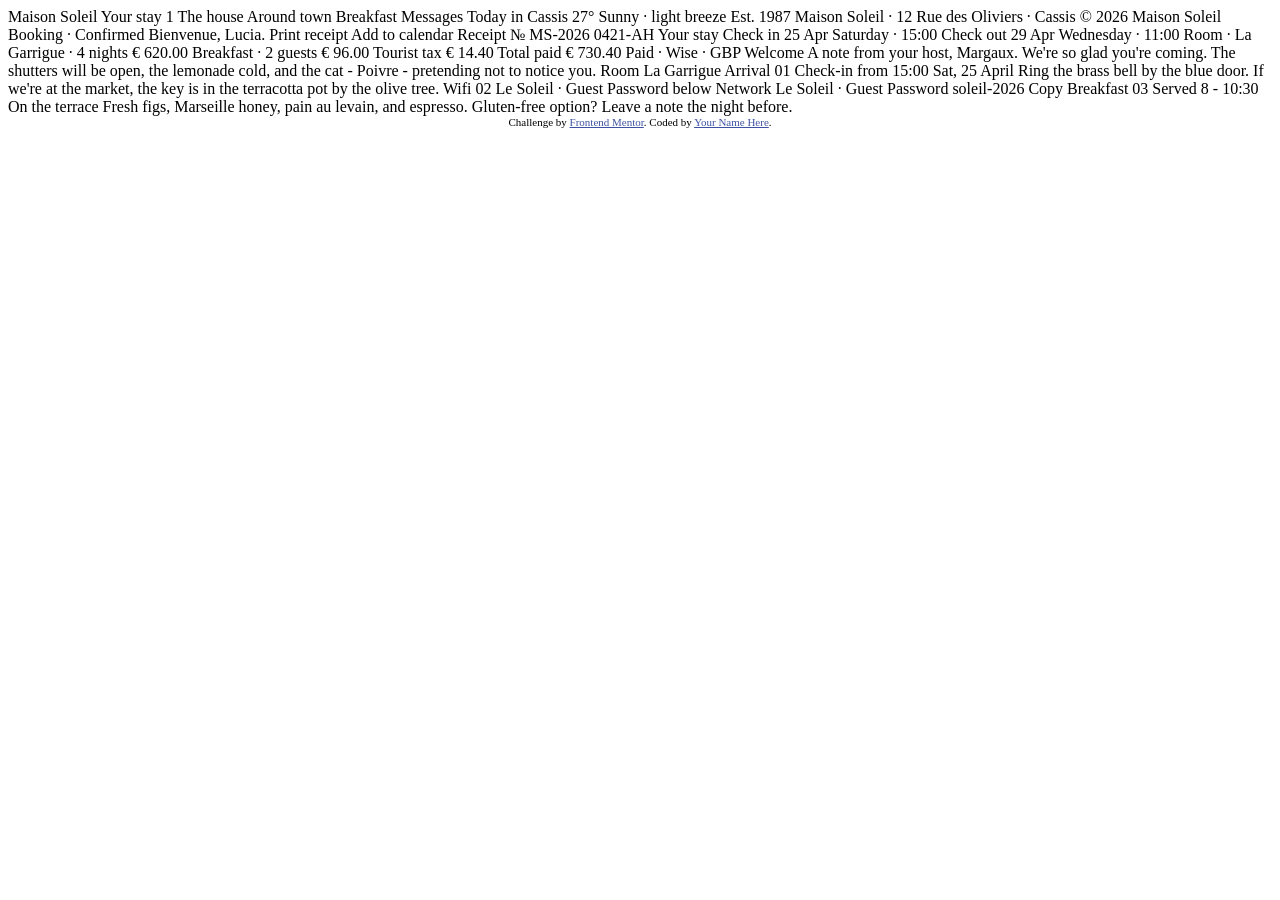
==== junior/hotel-booking-confirmation-page-main/index.html @ 4a1e9a51 "add novo desafio" ====
<!DOCTYPE html>
<html lang="en">
<head>
  <meta charset="UTF-8">
  <meta name="viewport" content="width=device-width, initial-scale=1.0"> <!-- displays site properly based on user's device -->

  <link rel="icon" type="image/png" sizes="32x32" href="./assets/images/favicon-32x32.png">

  <title>Frontend Mentor | Hotel booking confirmation page</title>

  <!-- Feel free to remove these styles or customise in your own stylesheet 👍 -->
  <style>
    .attribution { font-size: 0.6875rem; text-align: center; }
    .attribution a { color: hsl(228, 45%, 44%); }
  </style>
</head>
<body>

  <!-- Sidebar starts -->

  Maison Soleil

  <!-- Guest navigation -->
  Your stay
  1
  The house
  Around town
  Breakfast
  Messages

  <!-- Local weather -->
  Today in Cassis
  27°
  Sunny · light breeze

  Est. 1987
  Maison Soleil · 12 Rue des Oliviers · Cassis
  © 2026 Maison Soleil

  <!-- Sidebar ends -->

  <!-- Main content starts -->

  Booking · Confirmed
  Bienvenue, Lucia.

  Print receipt
  Add to calendar

  <!-- Booking cards start -->

  <!-- Receipt card -->
  Receipt
  № MS-2026
  0421-AH

  Your stay

  Check in
  25 Apr
  Saturday · 15:00

  Check out
  29 Apr
  Wednesday · 11:00

  Room · La Garrigue · 4 nights
  € 620.00
  Breakfast · 2 guests
  € 96.00
  Tourist tax
  € 14.40

  Total paid
  € 730.40

  Paid · Wise · GBP
  <!-- Barcode image -->

  <!-- Note from host card -->
  Welcome
  A note from your host, Margaux.
  We're so glad you're coming. The shutters will be open, the lemonade cold, and the cat - Poivre - pretending not to notice you.
  Room
  La Garrigue

  <!-- Booking cards end -->

  <!-- Guest info row starts -->

  <!-- Arrival -->
  Arrival
  01
  Check-in from 15:00
  Sat, 25 April
  Ring the brass bell by the blue door. If we're at the market, the key is in the terracotta pot by the olive tree.

  <!-- Wifi -->
  Wifi
  02
  Le Soleil · Guest
  Password below
  Network
  Le Soleil · Guest
  Password
  soleil-2026
  Copy

  <!-- Breakfast -->
  Breakfast
  03
  Served 8 - 10:30
  On the terrace
  Fresh figs, Marseille honey, pain au levain, and espresso. Gluten-free option? Leave a note the night before.

  <!-- Guest info row ends -->

  <!-- Main content ends -->

  <footer class="attribution">
    Challenge by <a href="https://www.frontendmentor.io?ref=challenge">Frontend Mentor</a>.
    Coded by <a href="#">Your Name Here</a>.
  </footer>
</body>
</html>
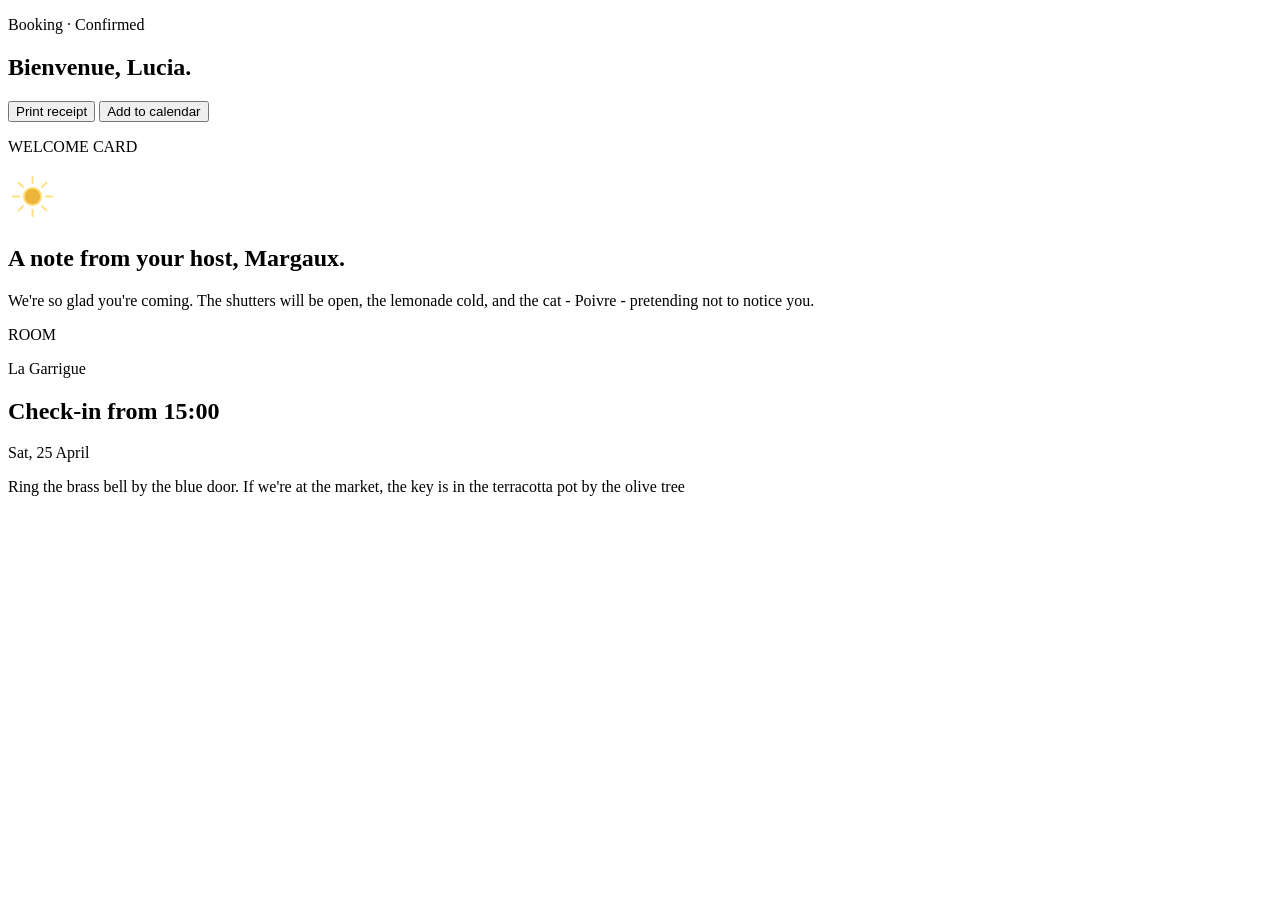
==== commit 1a81d14d: "add estrutura básica html" ====
--- a/junior/hotel-booking-confirmation-page-main/index.html
+++ b/junior/hotel-booking-confirmation-page-main/index.html
@@ -1,125 +1,48 @@
 <!DOCTYPE html>
-<html lang="en">
+<html lang="pt-br">
 <head>
   <meta charset="UTF-8">
-  <meta name="viewport" content="width=device-width, initial-scale=1.0"> <!-- displays site properly based on user's device -->
-
+  <meta name="viewport" content="width=device-width, initial-scale=1.0">
   <link rel="icon" type="image/png" sizes="32x32" href="./assets/images/favicon-32x32.png">
-
+  <link rel="stylesheet" href="style.css">
   <title>Frontend Mentor | Hotel booking confirmation page</title>
-
-  <!-- Feel free to remove these styles or customise in your own stylesheet 👍 -->
-  <style>
-    .attribution { font-size: 0.6875rem; text-align: center; }
-    .attribution a { color: hsl(228, 45%, 44%); }
-  </style>
 </head>
 <body>
+  <div class="grid">
+    <header></header>
 
-  <!-- Sidebar starts -->
+    <main>
+      <section>
+        <p>Booking · Confirmed</p>
+        <h1>Bienvenue, Lucia.</h1>
 
-  Maison Soleil
+        <div>
+          <button>Print receipt</button>
+          <button>Add to calendar</button>
+        </div>
+      </section>
 
-  <!-- Guest navigation -->
-  Your stay
-  1
-  The house
-  Around town
-  Breakfast
-  Messages
+      <section>
+        <article>
+          <p>WELCOME CARD</p>
+          <div><img src="assets/images/icon-sun.svg" alt=""></div>
+          <h2>A note from your host, Margaux.</h2>
+          <p>We're so glad you're coming. The shutters will be open, the lemonade cold, and the cat - Poivre - pretending not to notice you.</p>
 
-  <!-- Local weather -->
-  Today in Cassis
-  27°
-  Sunny · light breeze
+          <p>ROOM</p>
+          <p>La Garrigue</p>
+        </article>
+      </section>
 
-  Est. 1987
-  Maison Soleil · 12 Rue des Oliviers · Cassis
-  © 2026 Maison Soleil
-
-  <!-- Sidebar ends -->
-
-  <!-- Main content starts -->
-
-  Booking · Confirmed
-  Bienvenue, Lucia.
-
-  Print receipt
-  Add to calendar
-
-  <!-- Booking cards start -->
-
-  <!-- Receipt card -->
-  Receipt
-  № MS-2026
-  0421-AH
-
-  Your stay
-
-  Check in
-  25 Apr
-  Saturday · 15:00
-
-  Check out
-  29 Apr
-  Wednesday · 11:00
-
-  Room · La Garrigue · 4 nights
-  € 620.00
-  Breakfast · 2 guests
-  € 96.00
-  Tourist tax
-  € 14.40
-
-  Total paid
-  € 730.40
-
-  Paid · Wise · GBP
-  <!-- Barcode image -->
-
-  <!-- Note from host card -->
-  Welcome
-  A note from your host, Margaux.
-  We're so glad you're coming. The shutters will be open, the lemonade cold, and the cat - Poivre - pretending not to notice you.
-  Room
-  La Garrigue
-
-  <!-- Booking cards end -->
-
-  <!-- Guest info row starts -->
-
-  <!-- Arrival -->
-  Arrival
-  01
-  Check-in from 15:00
-  Sat, 25 April
-  Ring the brass bell by the blue door. If we're at the market, the key is in the terracotta pot by the olive tree.
-
-  <!-- Wifi -->
-  Wifi
-  02
-  Le Soleil · Guest
-  Password below
-  Network
-  Le Soleil · Guest
-  Password
-  soleil-2026
-  Copy
-
-  <!-- Breakfast -->
-  Breakfast
-  03
-  Served 8 - 10:30
-  On the terrace
-  Fresh figs, Marseille honey, pain au levain, and espresso. Gluten-free option? Leave a note the night before.
-
-  <!-- Guest info row ends -->
-
-  <!-- Main content ends -->
-
-  <footer class="attribution">
-    Challenge by <a href="https://www.frontendmentor.io?ref=challenge">Frontend Mentor</a>.
-    Coded by <a href="#">Your Name Here</a>.
-  </footer>
+      <div>
+        <article>
+          <div></div>
+          <h2>Check-in from 15:00</h2>
+          <p>Sat, 25 April</p>
+          <p>Ring the brass bell by the blue door. If we're at the market, the key is in the terracotta pot by the olive tree</p>
+        </article>
+      </div>
+    </main>
+  </div>
 </body>
-</html>
+</html>
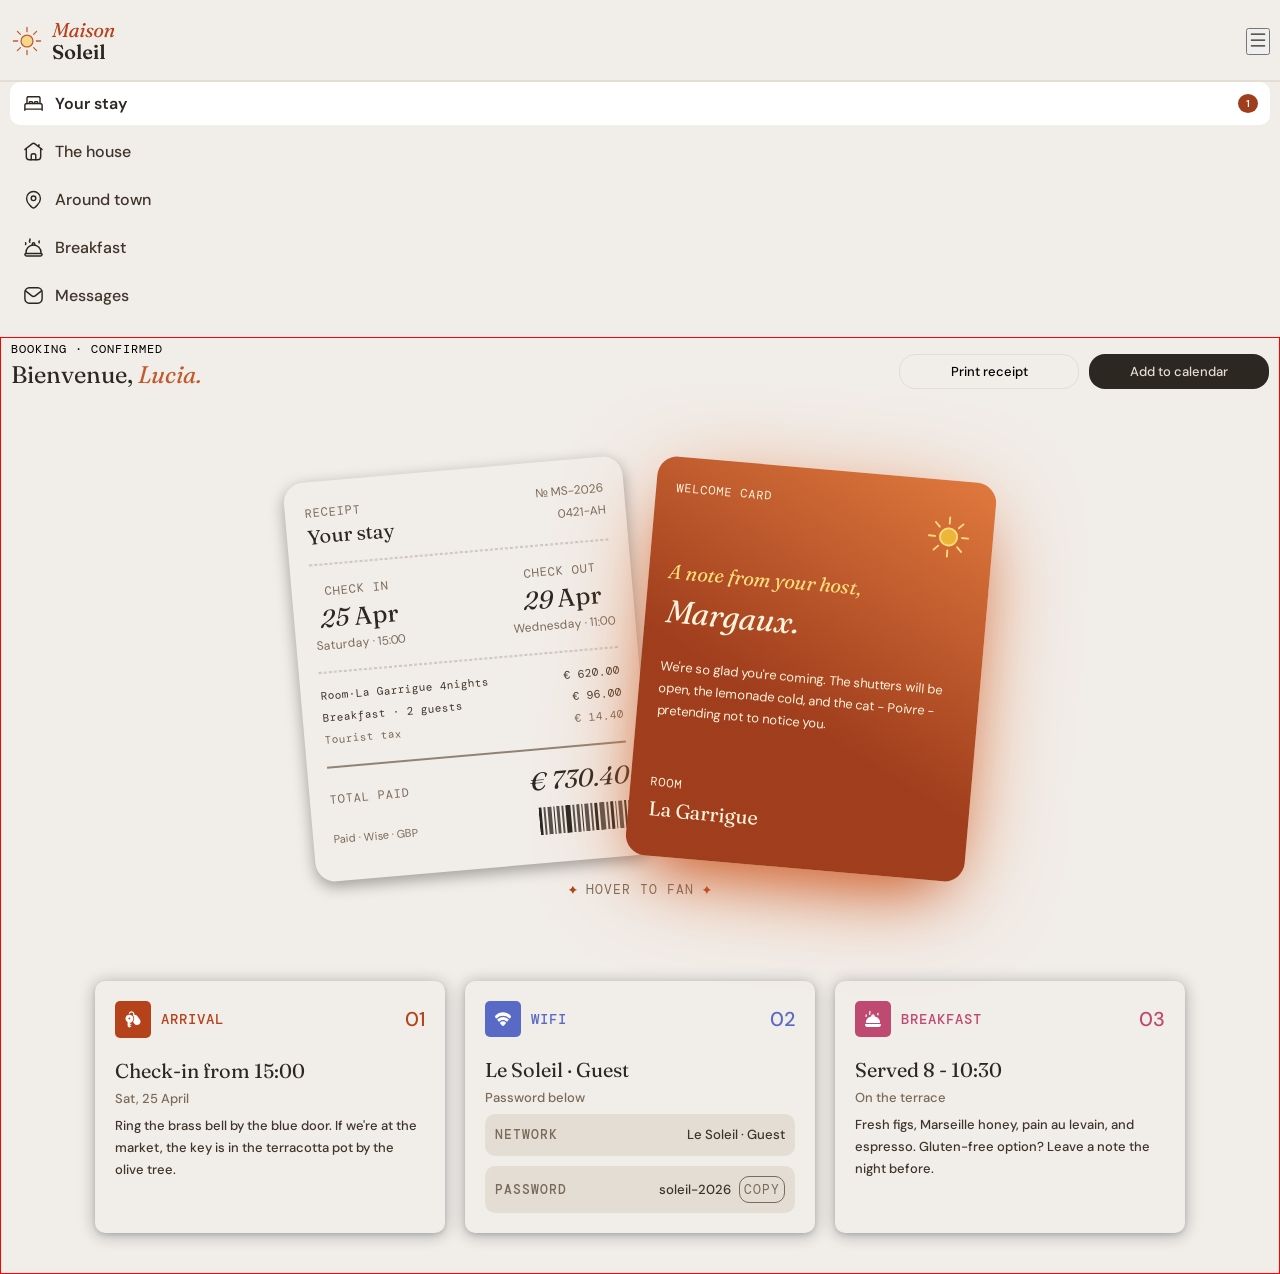
==== commit 92ddf881: "responsividade main" ====
--- a/junior/hotel-booking-confirmation-page-main/index.html
+++ b/junior/hotel-booking-confirmation-page-main/index.html
@@ -3,43 +3,211 @@
 <head>
   <meta charset="UTF-8">
   <meta name="viewport" content="width=device-width, initial-scale=1.0">
+
+  <link rel="preconnect" href="https://fonts.googleapis.com">
+  <link rel="preconnect" href="https://fonts.gstatic.com" crossorigin>
+  <link href="https://fonts.googleapis.com/css2?family=DM+Mono:wght@400;500&family=DM+Sans:ital,opsz,wght@0,9..40,100..1000;1,9..40,100..1000&family=Fraunces:ital,opsz@0,9..144;1,9..144&display=swap" rel="stylesheet">
+
   <link rel="icon" type="image/png" sizes="32x32" href="./assets/images/favicon-32x32.png">
   <link rel="stylesheet" href="style.css">
   <title>Frontend Mentor | Hotel booking confirmation page</title>
 </head>
 <body>
   <div class="grid">
-    <header></header>
-
-    <main>
-      <section>
-        <p>Booking · Confirmed</p>
-        <h1>Bienvenue, Lucia.</h1>
-
-        <div>
-          <button>Print receipt</button>
-          <button>Add to calendar</button>
+    <header class="header">
+      <div class="header__content">
+        <img src="assets/images/logo.svg" alt="" class="header__logo">
+
+        <button class="btn-menu"><img src="assets/images/icon-menu.svg" alt=""></button>
+      </div>
+
+      <nav class="navigation header__navigation">
+        <ul class="navigation__menu">
+          <li class="navigation__item">
+            <a href="#" class="navigation__link navigation__link--featured">
+              <div class="navigation__box-text">
+                <img src="assets/images/icon-bed.svg" alt="" class="navigation__icon">
+                <span class="navigation__text">Your stay</span>
+              </div>
+
+              <div class="navigation__noti">1</div>
+            </a>
+          </li>
+
+          <li class="navigation__item">
+            <a href="#" class="navigation__link">
+              <img src="assets/images/icon-house.svg" alt="" class="navigation__icon">
+              <span class="navigation__text">The house</span>
+            </a>
+          </li>
+          <li class="navigation__item">
+            <a href="#" class="navigation__link">
+              <img src="assets/images/icon-pin.svg" alt="" class="navigation__icon">
+              <span class="navigation__text">Around town</span>
+            </a>
+          </li>
+          <li class="navigation__item">
+            <a href="#" class="navigation__link">
+              <img src="assets/images/icon-breakfast-outline.svg" alt="" class="navigation__icon">
+              <span class="navigation__text">Breakfast</span>
+            </a>
+          </li>
+          <li class="navigation__item">
+            <a href="#" class="navigation__link">
+              <img src="assets/images/icon-mail.svg" alt="" class="navigation__icon">
+              <span class="navigation__text">Messages</span>
+            </a>
+          </li>
+        </ul>
+      </nav>
+    </header>
+
+    <main class="container">
+      <section class="intro container__intro">
+        <div class="container__intro-content">
+          <p class="intro__text u-text-uppercase">Booking · Confirmed</p>
+          <h1 class="intro__title">Bienvenue, <span class="intro__title--details">Lucia.</span></h1>
+        </div>
+
+        <div class="intro__buttons container__buttons">
+          <button class="intro__btn container__btn">Print receipt</button>
+          <button class="intro__btn intro__btn--bg container__btn">Add to calendar</button>
         </div>
       </section>
 
-      <section>
-        <article>
-          <p>WELCOME CARD</p>
-          <div><img src="assets/images/icon-sun.svg" alt=""></div>
-          <h2>A note from your host, Margaux.</h2>
-          <p>We're so glad you're coming. The shutters will be open, the lemonade cold, and the cat - Poivre - pretending not to notice you.</p>
-
-          <p>ROOM</p>
-          <p>La Garrigue</p>
+      <section class="booking container__booking">
+        <article class="booking__card card-welcome">
+
+          <p class="u-text-uppercase u-txt-size-xs">WELCOME CARD</p>
+          <div class="card-welcome__box"><img src="assets/images/icon-sun.svg" alt=""></div>
+          <h2 class="card-welcome__subtitle">A note from your host, <span class="card-welcome__subtitle-details">Margaux.</span></h2>
+          <p class="card-welcome__text">We're so glad you're coming. The shutters will be open, the lemonade cold, and the cat - Poivre - pretending not to notice you.</p>
+
+          <p class="u-text-uppercase u-txt-size-xs">ROOM</p>
+          <p class="card-welcome__text-name">La Garrigue</p>
+        </article>
+
+        <article class="booking__card card-receipt">
+          <div class="card-receipt__header ">
+            <div class="card-receipt__heading">
+              <p class="card-receipt__label u-text-uppercase u-txt-size-xs">receipt</p>
+              <h2 class="card-receipt__title">Your stay</h2>
+            </div>
+            <div class="card-receipt__reference">
+              <p class="card-receipt__reference-number u-txt-size-xs">№ MS-2026</p>
+              <p class="card-receipt__reference-code u-txt-size-xs">0421-AH</p>
+            </div>
+          </div>
+
+          <div class="line--dashed"></div>
+
+          <div class="card-receipt__stay">
+            <div class="card-receipt__stay-period card-receipt__stay-period--check-in">
+              <p class="card-receipt__label">check in</p>
+              <p class="card-receipt__date">25 <span class="card-receipt__date--normal">Apr</span></p>
+              <p class="card-receipt__time u-txt-size-xs">Saturday · 15:00</p>
+            </div>
+            <div class="card-receipt__stay-period card-receipt__stay-period--check-out">
+              <p class="card-receipt__label">check out</p>
+              <p class="card-receipt__date">29 <span class="card-receipt__date--normal">Apr</span></p>
+              <p class="card-receipt__time u-txt-size-xs">Wednesday · 11:00</p>
+            </div>
+          </div>
+
+          <div class="line--dashed"></div>
+
+          <ul class="card-receipt__items">
+            <li class="card-receipt__item card-receipt__item--color">
+              <div class="card-receipt__item-description">Room·La Garrigue 4nights</div>
+              <div class="card-receipt__item-amount">€ 620.00</div>
+            </li>
+            <li class="card-receipt__item card-receipt__item--color">
+              <div class="card-receipt__item-description">Breakfast · 2 guests</div>
+              <div class="card-receipt__item-amount">€ 96.00</div>
+            </li>
+            <li class="card-receipt__item">
+              <div class="card-receipt__item-description">Tourist tax</div>
+              <div class="card-receipt__item-amount">€ 14.40</div>
+            </li>
+          </ul>
+
+          <div class="line"></div>
+
+          <div class="card-receipt__total">
+            <div class="card-receipt__summary">
+              <p class="card-receipt__label">total paid</p>
+              <p class="card-receipt__total-amount">€ 730.40</p>
+            </div>
+            
+            <div class="card-receipt__payment">
+              <p class="card-receipt__payment-method">Paid · Wise · GBP</p>
+              <img class="card-receipt__barcode" src="assets/images/icon-barcode.svg" alt="">
+            </div>
+          </div>
         </article>
       </section>
 
-      <div>
-        <article>
-          <div></div>
-          <h2>Check-in from 15:00</h2>
-          <p>Sat, 25 April</p>
-          <p>Ring the brass bell by the blue door. If we're at the market, the key is in the terracotta pot by the olive tree</p>
+      <p class="u-text-uppercase tip-text container__tip-text"><img src="assets/images/icon-sparkle.svg" alt=""> Hover To Fan <img src="assets/images/icon-sparkle.svg" alt=""></p>
+
+      <div class="container__group-cards">
+        <article class="card-info container__card-info">
+          <div class="card-info__header">
+            <div class="card-info__category">
+              <div class="card-info__details-img card-info__details-img--arrival"><img src="assets/images/icon-key.svg" alt="" class="card-info__icon"></div>
+              <p class="card-info__category-name card-info__category-name--arrival u-text-uppercase">Arrival</p>
+            </div>
+
+            <p class="card-info__number card-info__number--arrival">01</p>
+          </div>
+
+          <h2 class="card-info__title">Check-in from 15:00</h2>
+          <p class="card-info__meta">Sat, 25 April</p>
+          <p class="card-info__description">Ring the brass bell by the blue door. If we're at the market, the key is in the terracotta pot by the olive tree.</p>
+        </article>
+
+        <article class="card-info container__card-info">
+          <div class="card-info__header">
+            <div class="card-info__category">
+              <div class="card-info__details-img card-info__details-img--wifi"><img src="assets/images/icon-wifi.svg" alt="" class="card-info__icon"></div>
+              <p class="card-info__category-name u-text-uppercase card-info__category-name--wifi">wifi</p>
+            </div>
+
+            <p class="card-info__number card-info__number--wifi">02</p>
+          </div>
+
+          <h2 class="card-info__title">Le Soleil · Guest</h2>
+          <p class="card-info__meta">Password below</p>
+          
+          <div class="card-info__connection">
+            <div class="card-info__credential">
+              <p class="u-text-uppercase card-info__label">network</p>
+              <p class="card-info__value">Le Soleil · Guest</p>
+            </div>
+
+            <div class="card-info__credential">
+              <p class="u-text-uppercase card-info__label">Password</p>
+
+              <div class="card-info__copy">
+                <p class="card-info__labe card-info__value">soleil-2026</p>
+                <button class="card-info__button u-text-uppercase">copy</button>
+              </div>
+            </div>
+          </div>
+        </article>
+
+        <article class="card-info container__card-info">
+          <div class="card-info__header">
+            <div class="card-info__category">
+              <div class="card-info__details-img card-info__details-img--breakfast"><img src="assets/images/icon-breakfast.svg" alt="" class="card-info__icon"></div>
+              <p class="card-info__category-name u-text-uppercase card-info__category-name--breakfast">Breakfast</p>
+            </div>
+
+            <p class="card-info__number card-info__number--breakfast">03</p>
+          </div>
+
+          <h2 class="card-info__title">Served 8 - 10:30</h2>
+          <p class="card-info__meta">On the terrace</p>
+          <p class="card-info__description">Fresh figs, Marseille honey, pain au levain, and espresso. Gluten-free option? Leave a note the night before.</p>
         </article>
       </div>
     </main>
--- a/junior/hotel-booking-confirmation-page-main/style.css
+++ b/junior/hotel-booking-confirmation-page-main/style.css
@@ -0,0 +1,444 @@
+:root{
+  --font-fraunces:"Fraunces", serif;
+  --font-dm-sans: "DM Sans", sans-serif;
+  --font-dm-mono: "DM Mono", monospace;
+
+  --font-weight-400: 400;
+  --font-weight-500: 500;
+  --font-weight-600: 600;
+
+  --font-size-base: 1.6rem;
+  --font-size-xs: 1.2rem;
+  --font-size-sm: 1.3rem;
+}
+
+*{
+  margin: 0px;
+  padding: 0px;
+  box-sizing: border-box;
+}
+html{font-size:62.5%}
+
+body{
+  min-height: 100vh;
+  font-size: var(--font-size-base);
+  font-weight: var(--font-weight-400);
+  background-color:  hsl(30, 24%, 93%);
+}
+h1,h2{
+  font-family: var(--font-fraunces);
+  font-weight: var(--font-weight-400);
+  color:hsl(33, 15%, 15%);
+}
+h2{
+  font-size: 2rem;
+}
+p{
+  font-family: var(--font-dm-sans);
+  font-size: var(--font-size-sm);
+  line-height: 2.2rem;
+}
+
+/* LAYOUT */
+.header{
+  margin-bottom: 20px;
+}
+.header__content{
+  padding: 20px 10px;
+}
+.header__navigation{
+  padding: 0px 10px;
+}
+.container{
+  padding: 0px 10px 40px;
+  border: 1px solid red;
+}
+.container__intro{
+  margin-bottom: 40px;
+}
+.container__buttons{
+  display: flex;
+  justify-content: center;
+  gap: 10px;
+}
+
+.container__booking{
+  margin-bottom: 60px;
+}
+.container__group-cards{
+  display: flex;
+  flex-wrap: wrap;
+  justify-content: center;
+  gap: 20px;
+}
+.container__card-info{
+  flex: 1 1 280px;
+  width: 100%;
+  max-width: 350px;
+}
+.container__tip-text{display: none;}
+/*----*/
+
+.header__content{
+  display: flex;
+  align-items: center;
+  justify-content: space-between;
+  position: relative;
+}
+.header__content::before{
+  content: "";
+  position: absolute;
+  width: 100%;
+  height: 2px;
+  left: 0px;
+  bottom: 0px;
+  background-color: hsl(36, 22%, 86%);
+}
+.navigation__item + .navigation__item{
+  margin-top: 5px;
+}
+.navigation__link{
+  color: hsl(33, 22%, 20%);
+  font-family: var(--font-dm-sans);
+  font-weight: var(--font-weight-500);
+  text-decoration: none;
+
+  padding: 10px 12px;
+  display: flex;
+  align-items: center;
+  gap: 10px;
+}
+
+.navigation__icon{
+  width: 23px;
+}
+.navigation__box-text{
+  display: flex;
+  align-items: center;
+  gap: 10px;
+}
+.navigation__noti{
+  background-color: hsl(15, 69%, 37%);
+  border-radius: 100%;
+  color: hsl(0, 0%, 100%);
+  font-size: 1rem;
+  padding: 3px 8px;
+}
+.navigation__link--featured{
+  color: hsl(33, 15%, 15%);
+  background-color: hsl(0, 0%, 100%);
+  border-radius: 10px;
+
+  font-weight: var(--font-weight-600);
+
+  justify-content: space-between;
+}
+/* intro */
+.intro__text{
+  font-size: 1.2rem;
+}
+.intro__title{
+  margin-bottom: 10px;
+}
+.intro__title--details{
+  color:hsl(18, 62%, 47%);
+  font-style: italic;
+}
+
+.intro__btn{
+  background-color: transparent;
+  border: 1px solid  hsl(36, 22%, 86%);
+  border-radius: 16px;
+  
+  width: 100%;
+  max-width: 180px;
+  padding: 8px 10px;
+
+  font-family: var(--font-dm-sans);
+  font-size: 1.3rem;
+  font-weight: var(--font-weight-500);
+}
+.intro__btn--bg{
+  background-color: hsl(33, 15%, 15%);
+  color:hsl(36, 22%, 86%);
+  border: none;
+}
+
+/* --- */
+
+.booking__card{
+  max-width: 340px;
+  margin: auto;
+  height: 400px;
+  padding: 20px;
+  border-radius: 20px;
+}
+.card-welcome{
+  background:linear-gradient(27deg,hsl(15, 69%, 37%) 40%, hsl(22, 72%, 56%));
+  box-shadow: hsl(22, 72%, 56%) 0px 20px 100px -20px, hsl(15, 74%, 41%) 0px 30px 60px -30px;
+  color:hsl(41, 100%, 93%);
+  margin-bottom: 20px;
+  transform: rotate(2deg);
+  z-index: 1;
+}
+.card-welcome__box{
+  text-align: right;
+  transform: translateY(-10px);
+}
+.card-welcome__subtitle{
+  font-style: italic;
+  font-weight: var(--font-weight-400);
+  font-size: 2rem;
+  color:  hsl(45, 100%, 74%);
+  line-height: 4rem;
+
+  margin-bottom: 20px;
+}
+.card-welcome__subtitle-details{
+  color:hsl(41, 100%, 93%);
+  font-size: 3.2rem;
+}
+.card-welcome__text{
+  margin-bottom: 50px;
+}
+.card-welcome__text-name{
+  font-size: 2rem;
+  font-family: var(--font-fraunces);
+  margin-top: 5px;
+}
+.card-receipt{
+  box-shadow: rgba(0, 0, 0, 0.35) 0px 5px 15px;
+  font-family: var(--font-dm-mono);
+  color: hsl(33, 17%, 41%);
+
+  transform: rotate(-2deg);
+}
+.card-receipt__header{
+  display: flex;
+  justify-content: space-between;
+}
+
+.card-receipt__reference{
+  text-align: right;
+}
+.card-receipt__stay{
+  font-family: var(--font-dm-mono);
+  display: flex;
+  justify-content: space-between;
+  text-align: center;
+}
+.card-receipt__label{
+  text-transform: uppercase;
+  font-size: 1.1rem;
+  letter-spacing: 1px;
+  font-family: var(--font-dm-mono);
+}
+.card-receipt__date{
+  font-style: italic;
+  font-family: var(--font-fraunces);
+  font-size: 2.5rem;
+  color: hsl(33, 15%, 15%);
+  margin: 5px 0px;
+}
+.card-receipt__date--normal{
+  font-style: normal;
+}
+.card-receipt__time{
+  font-family: var(--font-dm-sans);
+  font-size: 1.2rem;
+}
+.card-receipt__item{
+  display: flex;
+  font-size: 1.1rem;
+  justify-content: space-between;
+  align-items: center;
+}
+.card-receipt__item + .card-receipt__item{
+  margin-top: 8px;
+}
+.card-receipt__item--color{
+  color: hsl(33, 22%, 20%);
+}
+.card-receipt__summary{
+  display: flex;
+  align-items: center;
+  justify-content: space-between;
+  margin-bottom: 15px;
+}
+.card-receipt__label{
+  font-size: 1.2rem;
+}
+.card-receipt__total-amount{
+  font-size: 2.5rem;
+  font-family: var(--font-fraunces);
+  font-style: italic;
+  color: hsl(33, 15%, 15%);
+}
+.card-receipt__payment{
+  display: flex;
+  align-items: center;
+  justify-content: space-between;
+}
+.card-receipt__payment-method{
+  font-size: 1.1rem;
+}
+
+.line{
+  border: 1px solid  hsl(33, 17%, 41%);
+  opacity: 80%;
+  margin: 20px 0px;
+}
+.line--dashed{
+  border: 1px dashed hsl(33, 17%, 41%);
+  opacity: 30%;
+  margin: 15px 0px;
+}
+
+.card-info{
+  box-shadow: rgba(14, 30, 37, 0.12) 0px 2px 4px 0px, rgba(14, 30, 37, 0.32) 0px 2px 16px 0px;
+  
+  border-radius: 10px;
+  font-family: var(--font-dm-sans);
+  font-weight: 500;
+  padding: 20px;
+}
+.card-info__header{
+  display: flex;
+  align-items: center;
+  justify-content: space-between;
+  margin-bottom: 20px;
+}
+.card-info__category{
+  display: flex;
+  align-items: center;
+  gap: 10px;
+}
+.card-info__details-img{
+  padding: 8px;
+  border-radius: 5px;
+  text-align: center;
+}
+.card-info__icon{
+  max-width: 20px;
+  display: block;
+}
+.card-info__category-name{
+  font-size: 1.4rem;
+}
+.card-info__number{
+  font-size: 2rem;
+}
+.card-info__title{
+  /* aumentar o font-size */
+  margin-bottom: 5px;
+}
+.card-info__meta{
+  color: hsl(33, 17%, 41%);
+  font-size: 1.3rem;
+  margin-bottom: 5px;
+}
+.card-info__description{
+  color: hsl(33, 22%, 20%);
+}
+.card-info__label{
+  color:hsl(33, 17%, 41%);
+  font-size: 1.32rem;
+}
+.card-info__credential{
+  display: flex;
+  align-items: center;
+  justify-content: space-between;
+
+  background-color: hsl(36, 22%, 86%);
+  border-radius: 10px;
+  padding: 10px;
+}
+.card-info__credential:first-child{margin-bottom: 10px;}
+.card-info__value{
+  color: hsl(33, 22%, 20%);
+  font-size: 1.32rem;
+}
+.card-info__copy{
+  display: flex;
+  align-items: center;
+}
+.card-info__button{
+  background-color: transparent;
+  color: hsl(33, 17%, 41%);
+  border: 1px solid hsl(33, 17%, 41%);
+  border-radius: 10px;
+  padding: 4px;
+  margin-left: 8px;
+}
+.card-info__details-img--arrival{background-color: hsl(15, 74%, 41%);}
+.card-info__category-name--arrival, .card-info__number--arrival{color:  hsl(15, 74%, 41%);}
+.card-info__details-img--wifi{background-color: hsl(230, 49%, 56%);}
+.card-info__category-name--wifi, .card-info__number--wifi{color:hsl(230, 49%, 56%);}
+
+.card-info__details-img--breakfast{background-color: hsl(340, 48%, 52%);}
+.card-info__category-name--breakfast, .card-info__number--breakfast{color:hsl(340, 48%, 52%);}
+
+/*utilitárias */
+.u-text-uppercase{
+  text-transform: uppercase;
+  letter-spacing: 1px;
+  font-family: var(--font-dm-mono);
+}
+.u-txt-size-xs{font-size: var(--font-size-xs);}
+
+@media (min-width: 620px){
+  /* reset */
+  .intro__title{
+    margin-bottom: 0px;
+  }
+  .booking__card{
+    margin: 0px;
+  }
+  /* ---- */
+
+  /* LAYOUT */
+  .container__intro{
+    margin-bottom: 80px;
+
+    display: flex;
+    align-items: flex-end;
+    justify-content: space-between;
+  }
+  .container__intro-content, .container__buttons{
+    width: 50%;
+  }
+  .container__buttons{
+    justify-content: flex-end;
+  }
+  .container__booking{
+    margin-bottom: 60px;
+  }
+  .container__booking{
+    margin-bottom: 10px;
+
+    display:flex;
+    align-items: center;
+    justify-content: center;
+    flex-direction: row-reverse;
+    gap: 2px;
+  }
+  .container__tip-text{
+    display: block;
+    margin-bottom: 80px;
+  }
+  /* ---- */
+  .booking__card{
+    width: 50%;
+  }
+  .card-welcome{
+    margin-bottom: 0px;
+    transform: rotate(5deg);
+  }
+  .card-receipt{
+    transform: rotate(-5deg);
+  }
+  .tip-text{
+    text-align: center;
+    color: hsl(33, 17%, 41%);
+  }
+}
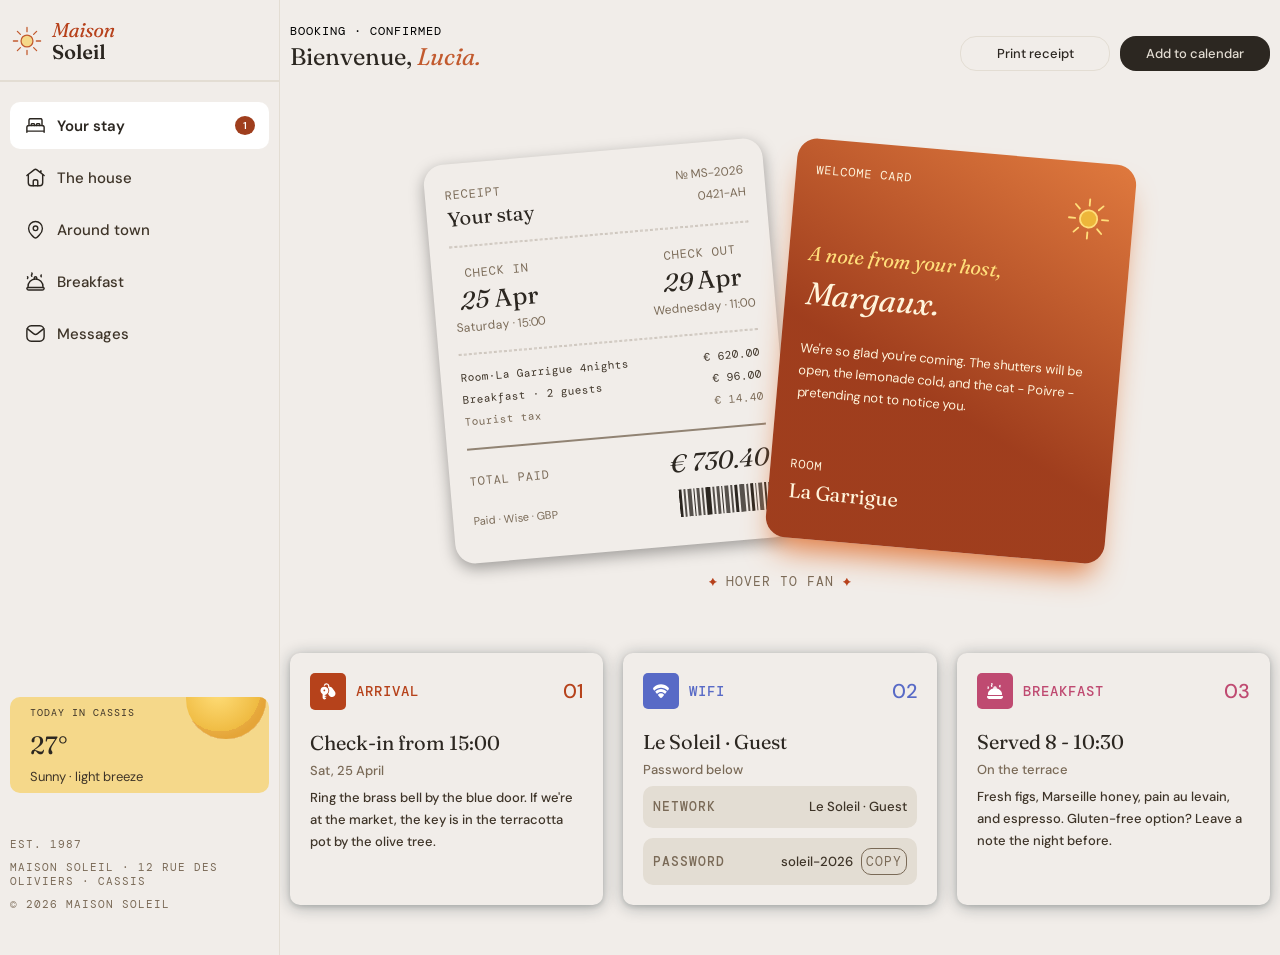
==== commit d240ad43: "responsividade" ====
--- a/junior/hotel-booking-confirmation-page-main/index.html
+++ b/junior/hotel-booking-confirmation-page-main/index.html
@@ -18,49 +18,69 @@
       <div class="header__content">
         <img src="assets/images/logo.svg" alt="" class="header__logo">
 
-        <button class="btn-menu"><img src="assets/images/icon-menu.svg" alt=""></button>
+        <button class="btn-menu js-btn-menu">
+          <div class="btn-menu__border"></div>
+        </button>
       </div>
 
-      <nav class="navigation header__navigation">
-        <ul class="navigation__menu">
-          <li class="navigation__item">
-            <a href="#" class="navigation__link navigation__link--featured">
-              <div class="navigation__box-text">
-                <img src="assets/images/icon-bed.svg" alt="" class="navigation__icon">
-                <span class="navigation__text">Your stay</span>
-              </div>
-
-              <div class="navigation__noti">1</div>
-            </a>
-          </li>
-
-          <li class="navigation__item">
-            <a href="#" class="navigation__link">
-              <img src="assets/images/icon-house.svg" alt="" class="navigation__icon">
-              <span class="navigation__text">The house</span>
-            </a>
-          </li>
-          <li class="navigation__item">
-            <a href="#" class="navigation__link">
-              <img src="assets/images/icon-pin.svg" alt="" class="navigation__icon">
-              <span class="navigation__text">Around town</span>
-            </a>
-          </li>
-          <li class="navigation__item">
-            <a href="#" class="navigation__link">
-              <img src="assets/images/icon-breakfast-outline.svg" alt="" class="navigation__icon">
-              <span class="navigation__text">Breakfast</span>
-            </a>
-          </li>
-          <li class="navigation__item">
-            <a href="#" class="navigation__link">
-              <img src="assets/images/icon-mail.svg" alt="" class="navigation__icon">
-              <span class="navigation__text">Messages</span>
-            </a>
-          </li>
-        </ul>
-      </nav>
+      <div class="container-navigation js-container-navigation">
+        <nav class="navigation header__navigation">
+          <ul class="navigation__menu">
+            <li class="navigation__item">
+              <a href="#" class="navigation__link navigation__link--featured">
+                <div class="navigation__box-text">
+                  <img src="assets/images/icon-bed.svg" alt="" class="navigation__icon">
+                  <span class="navigation__text">Your stay</span>
+                </div>
+
+                <div class="navigation__noti">1</div>
+              </a>
+            </li>
+
+            <li class="navigation__item">
+              <a href="#" class="navigation__link">
+                <img src="assets/images/icon-house.svg" alt="" class="navigation__icon">
+                <span class="navigation__text">The house</span>
+              </a>
+            </li>
+            <li class="navigation__item">
+              <a href="#" class="navigation__link">
+                <img src="assets/images/icon-pin.svg" alt="" class="navigation__icon">
+                <span class="navigation__text">Around town</span>
+              </a>
+            </li>
+            <li class="navigation__item">
+              <a href="#" class="navigation__link">
+                <img src="assets/images/icon-breakfast-outline.svg" alt="" class="navigation__icon">
+                <span class="navigation__text">Breakfast</span>
+              </a>
+            </li>
+            <li class="navigation__item">
+              <a href="#" class="navigation__link">
+                <img src="assets/images/icon-mail.svg" alt="" class="navigation__icon">
+                <span class="navigation__text">Messages</span>
+              </a>
+            </li>
+          </ul>
+        </nav>
+
+        <div class="container-navigation__info-local">
+          <div class="container-navigation__weather card-weather">
+            <p class="u-text-uppercase card-weather__text">Today in cassis</p>
+            <p class="card-weather__number">27°</p>
+            <p class="card-weather__text-weather">Sunny · light breeze</p>
+          </div>
+
+          <div class="address">
+            <p class="u-text-uppercase address__text">Est. 1987</p>
+            <address class=" u-text-uppercase address__text-address address__text">Maison Soleil · 12 Rue des Oliviers · Cassis</address>
+            <p class="address__name u-text-uppercase address__text">© 2026 Maison Soleil</p>
+          </div>
+        </div>
+      </div>
     </header>
+
+    <div class="menu-overflow"></div>
 
     <main class="container">
       <section class="intro container__intro">
@@ -86,6 +106,8 @@
           <p class="u-text-uppercase u-txt-size-xs">ROOM</p>
           <p class="card-welcome__text-name">La Garrigue</p>
         </article>
+
+        <div class="booking__box-sun"><img src="assets/images/illustration-sun.svg" alt="" class="booking__sun"></div>
 
         <article class="booking__card card-receipt">
           <div class="card-receipt__header ">
@@ -212,5 +234,7 @@
       </div>
     </main>
   </div>
+
+  <script src="app.js"></script>
 </body>
 </html>
--- a/junior/hotel-booking-confirmation-page-main/style.css
+++ b/junior/hotel-booking-confirmation-page-main/style.css
@@ -10,6 +10,10 @@
   --font-size-base: 1.6rem;
   --font-size-xs: 1.2rem;
   --font-size-sm: 1.3rem;
+
+  --header-height: 80px;
+
+  --color-border-hover:hsl(15, 69%, 37%);
 }
 
 *{
@@ -24,6 +28,7 @@
   font-size: var(--font-size-base);
   font-weight: var(--font-weight-400);
   background-color:  hsl(30, 24%, 93%);
+
 }
 h1,h2{
   font-family: var(--font-fraunces);
@@ -33,6 +38,9 @@
 h2{
   font-size: 2rem;
 }
+ul{
+  list-style: none;
+}
 p{
   font-family: var(--font-dm-sans);
   font-size: var(--font-size-sm);
@@ -41,17 +49,21 @@
 
 /* LAYOUT */
 .header{
-  margin-bottom: 20px;
+  position: fixed;
+  top: 0px;
+  width: 100%;
+  z-index: 5;
+  height: var(--header-height);
+  background-color: hsl(30, 24%, 93%);
 }
 .header__content{
   padding: 20px 10px;
 }
-.header__navigation{
+.container-navigation{
   padding: 0px 10px;
 }
 .container{
-  padding: 0px 10px 40px;
-  border: 1px solid red;
+  padding: 100px 10px 40px;
 }
 .container__intro{
   margin-bottom: 40px;
@@ -77,6 +89,7 @@
   max-width: 350px;
 }
 .container__tip-text{display: none;}
+
 /*----*/
 
 .header__content{
@@ -94,6 +107,70 @@
   bottom: 0px;
   background-color: hsl(36, 22%, 86%);
 }
+.btn-menu{
+  border: none;
+  background-color: transparent;
+  padding: 5px;
+  cursor: pointer;
+}
+.btn-menu__border{
+  width: 25px;
+  border-top: 2px solid hsl(33, 15%, 15%);
+}
+.btn-menu__border::before, .btn-menu__border::after{
+  content: "";
+  display: block;
+  width: 25px;
+  height: 2px;
+  margin-top: 5px;
+  background-color: currentColor;
+  transition: .3s;
+  position: relative;
+}
+body.open-menu .btn-menu__border{
+  border-top-color: transparent;
+}
+body.open-menu .btn-menu__border::before{
+  transform: rotate(135deg);
+}
+body.open-menu .btn-menu__border::after{
+  transform: rotate(-135deg);
+  top: -7px;
+}
+
+.container-navigation{
+  background-color: hsl(30, 24%, 93%);
+  padding-bottom: 15px;
+
+  display: flex;
+  flex-direction: column;
+  z-index: 5;
+  position: fixed;
+  width: 100%;
+  height: calc(100vh - 80px);
+  top: 80px;
+  left: 0px;
+  transform: translateY(-150%) scale(0.98);
+  
+  transition: transform 0.4s cubic-bezier(0.22, 1, 0.36, 1);
+}
+.container-navigation.open-navigation{
+  transform: translateY(0px) scale(1);
+}
+.resizing .container-navigation{
+  transition: none;
+}
+.navigation__menu{
+  position: relative;
+}
+.navigation__menu::before{
+  content: "";
+  display: block;
+  width: 100%;
+  height: 1px;
+  background-color: hsl(36, 22%, 86%);
+  margin-bottom: 12px;
+}
 .navigation__item + .navigation__item{
   margin-top: 5px;
 }
@@ -101,14 +178,23 @@
   color: hsl(33, 22%, 20%);
   font-family: var(--font-dm-sans);
   font-weight: var(--font-weight-500);
+  font-size: 1.5rem;
   text-decoration: none;
 
   padding: 10px 12px;
   display: flex;
   align-items: center;
   gap: 10px;
-}
-
+  border: 2px solid transparent;
+  
+}
+.navigation__link:hover{
+  background-color: hsl(0, 0%, 100%);
+  border-radius: 10px;
+}
+.navigation__link:active{
+  border: 2px solid hsl(15, 69%, 37%);
+}
 .navigation__icon{
   width: 23px;
 }
@@ -130,9 +216,56 @@
   border-radius: 10px;
 
   font-weight: var(--font-weight-600);
-
-  justify-content: space-between;
-}
+  justify-content: space-between;
+}
+.container-navigation__info-local{
+  margin-top: auto;
+}
+.card-weather{
+  background-color: hsl(44, 84%, 75%);
+  color:hsl(33, 22%, 20%);
+  border-radius: 10px;
+  overflow: hidden;
+
+  padding:5px 20px;
+  margin: 0px auto 15px;
+
+  position: relative;
+  max-width: 300px;
+}
+.card-weather::before{
+  content: "";
+  background: url("assets/images/icon-weather.svg")no-repeat;
+  position: absolute;
+
+  width: 200px;
+  height: 200px;
+  right: -45%;
+  top: -40%;
+}
+.card-weather__text{
+  font-size: 1rem;
+  margin-bottom: 5px;
+}
+.card-weather__number{
+  font-family: var(--font-fraunces);
+  font-weight: 400;
+  color:hsl(33, 15%, 15%);
+  font-size: 2.5rem;
+  margin-bottom: 5px;
+}
+.address{
+  color: hsl(33, 17%, 41%);
+}
+.address__text-address{
+  font-style: normal;
+  margin: 5px 0px;
+}
+.address__text{
+  font-family:var(--font-dm-mono);
+  font-size: 1.1rem;
+}
+
 /* intro */
 .intro__text{
   font-size: 1.2rem;
@@ -148,20 +281,36 @@
 .intro__btn{
   background-color: transparent;
   border: 1px solid  hsl(36, 22%, 86%);
+  outline: 2px solid transparent;
   border-radius: 16px;
   
   width: 100%;
-  max-width: 180px;
+  max-width: 150px;
   padding: 8px 10px;
 
   font-family: var(--font-dm-sans);
   font-size: 1.3rem;
   font-weight: var(--font-weight-500);
+  color:hsl(33, 15%, 15%);
+  cursor: pointer;
+
+  transition: background 0.3s, outline .2s;
+}
+
+.intro__btn:hover{
+  background-color:  hsl(36, 22%, 86%);
 }
 .intro__btn--bg{
   background-color: hsl(33, 15%, 15%);
   color:hsl(36, 22%, 86%);
-  border: none;
+  border-color: transparent;
+}
+.intro__btn--bg:hover{
+  background-color: hsl(33, 22%, 20%);
+}
+.intro__btn:active{
+  outline: 2px solid var(--color-border-hover);
+  outline-offset: 2px;
 }
 
 /* --- */
@@ -173,13 +322,14 @@
   padding: 20px;
   border-radius: 20px;
 }
+.booking__box-sun{display: none;}
+
 .card-welcome{
   background:linear-gradient(27deg,hsl(15, 69%, 37%) 40%, hsl(22, 72%, 56%));
-  box-shadow: hsl(22, 72%, 56%) 0px 20px 100px -20px, hsl(15, 74%, 41%) 0px 30px 60px -30px;
+  box-shadow:  hsl(22, 72%, 56%) 0px 20px 30px -10px;
   color:hsl(41, 100%, 93%);
   margin-bottom: 20px;
   transform: rotate(2deg);
-  z-index: 1;
 }
 .card-welcome__box{
   text-align: right;
@@ -210,7 +360,7 @@
   box-shadow: rgba(0, 0, 0, 0.35) 0px 5px 15px;
   font-family: var(--font-dm-mono);
   color: hsl(33, 17%, 41%);
-
+  
   transform: rotate(-2deg);
 }
 .card-receipt__header{
@@ -369,6 +519,11 @@
   border-radius: 10px;
   padding: 4px;
   margin-left: 8px;
+  cursor: pointer;
+}
+.card-info__button:active{
+  outline: 2px solid var(--color-border-hover);
+  outline-offset: 2px;
 }
 .card-info__details-img--arrival{background-color: hsl(15, 74%, 41%);}
 .card-info__category-name--arrival, .card-info__number--arrival{color:  hsl(15, 74%, 41%);}
@@ -412,9 +567,6 @@
   }
   .container__booking{
     margin-bottom: 60px;
-  }
-  .container__booking{
-    margin-bottom: 10px;
 
     display:flex;
     align-items: center;
@@ -422,10 +574,6 @@
     flex-direction: row-reverse;
     gap: 2px;
   }
-  .container__tip-text{
-    display: block;
-    margin-bottom: 80px;
-  }
   /* ---- */
   .booking__card{
     width: 50%;
@@ -433,6 +581,7 @@
   .card-welcome{
     margin-bottom: 0px;
     transform: rotate(5deg);
+    z-index: 2;
   }
   .card-receipt{
     transform: rotate(-5deg);
@@ -441,4 +590,130 @@
     text-align: center;
     color: hsl(33, 17%, 41%);
   }
+  /*  MENU */
+ 
+  .menu-overflow{
+    background-color: #212121b7;
+    position: fixed;
+    z-index: 3;
+    width: 50%;
+    height: calc(100% - var(--header-height));
+    top: 80px;
+    left: 0px;
+    transform: translateX(-100%);
+    transition: transform 0.4s cubic-bezier(0.22, 1, 0.36, 1);
+  }
+  body.open-menu .menu-overflow{
+    transform: translateX(0px);
+  } 
+  .resizing .menu-overflow{
+    transition: none;
+  }
+   .container-navigation{
+    width: 50%;
+    left: auto;
+    right: 0px;
+    transform: translateX(150%) scale(0.98);
+  }
+  .container-navigation.open-navigation{
+    transform: translateX(0px) scale(1);
+  }
+}
+
+@media (min-width: 1200px){
+  .grid{
+    display: grid;
+    grid-template-columns:280px 1fr;
+    max-width: 1400px;
+    margin: auto;
+  }
+  .container{
+    padding: 20px 10px 50px;
+  }
+  .header{
+    position: static;
+    height: auto;
+    border-right: 1px solid hsl(36, 22%, 86%);
+    display: flex;
+    flex-direction: column;
+  }
+  
+  .menu-overflow{display: none;}
+  .btn-menu{display: none;}
+
+  .container-navigation{
+    margin-top: 20px;
+    padding-bottom: 40px;
+    display: flex;
+    flex: 1;
+    flex-direction: column;
+    position:static;
+    width: auto;
+    top: 0px;
+    left: 0px;
+    transform: none;
+    transition: none;
+  }
+  .navigation__menu::before{
+    display: none;
+  }
+  .container__booking{
+    margin-bottom: 20px;
+  }
+  .container__tip-text{
+    display: block;
+    margin-bottom: 60px;
+  }
+  .card-weather{
+    margin: 0px auto 40px;
+  }
+  .card-weather__text, .card-weather__number{
+    margin-bottom: 10px;
+  }
+  .booking{
+    position: relative;
+  }
+  .booking__box-sun{
+    cursor: pointer;
+    position: absolute;
+    top: 50%;
+    left: 50%;
+    transform: translate(-50%, -50%);
+    z-index: 3;
+    width: 200px;
+    height: 100%;
+
+    display: flex;
+    align-items: center;
+    justify-content: center;
+  }
+  .booking__sun{
+    width: 100%;
+    max-width: 120px;
+    opacity: 0;
+    transform: translateY(120%);
+    transition: opacity .6s cubic-bezier(.22, 1, .36, 2), transform .6s cubic-bezier(.22, 1, .36, 1);
+  }
+  .booking__card{
+    transition: transform .6s cubic-bezier(.22, 1, .36, 1);
+  }
+  .booking:has(.booking__box-sun:hover) .card-welcome{
+    transform: translate(60px, -10px) rotate(-5deg);
+  }
+  .booking:has(.booking__box-sun:hover) .card-receipt{
+    transform: translate(-60px, -10px) rotate(5deg);
+  }
+  .booking__box-sun:hover .booking__sun{
+    opacity: 1;
+    transform: scale(1) translateY(0%);
+  }
+}
+
+@media (min-width: 1800px){
+  .grid{
+    max-width: 1920px;
+    border: 1px solid red;
+    margin: 0 auto;
+    padding-top: 100px;
+  }
 }
